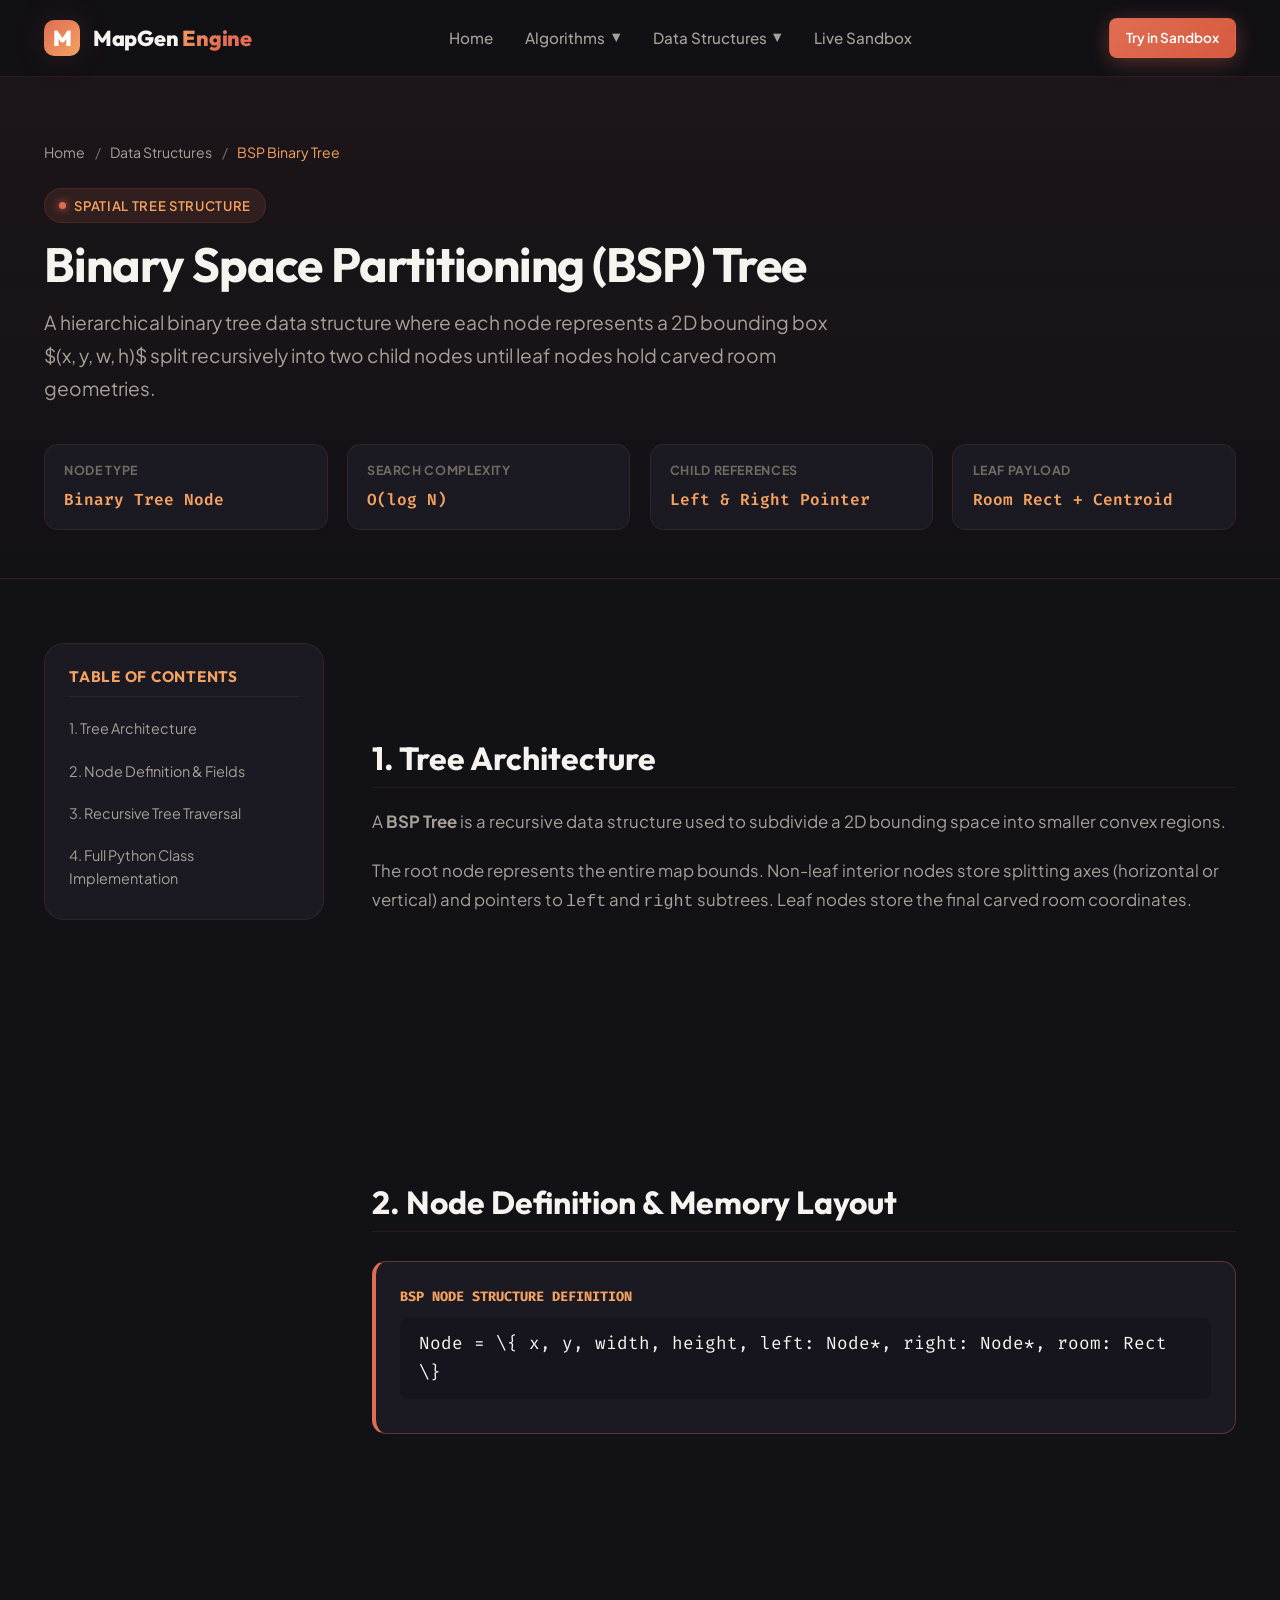
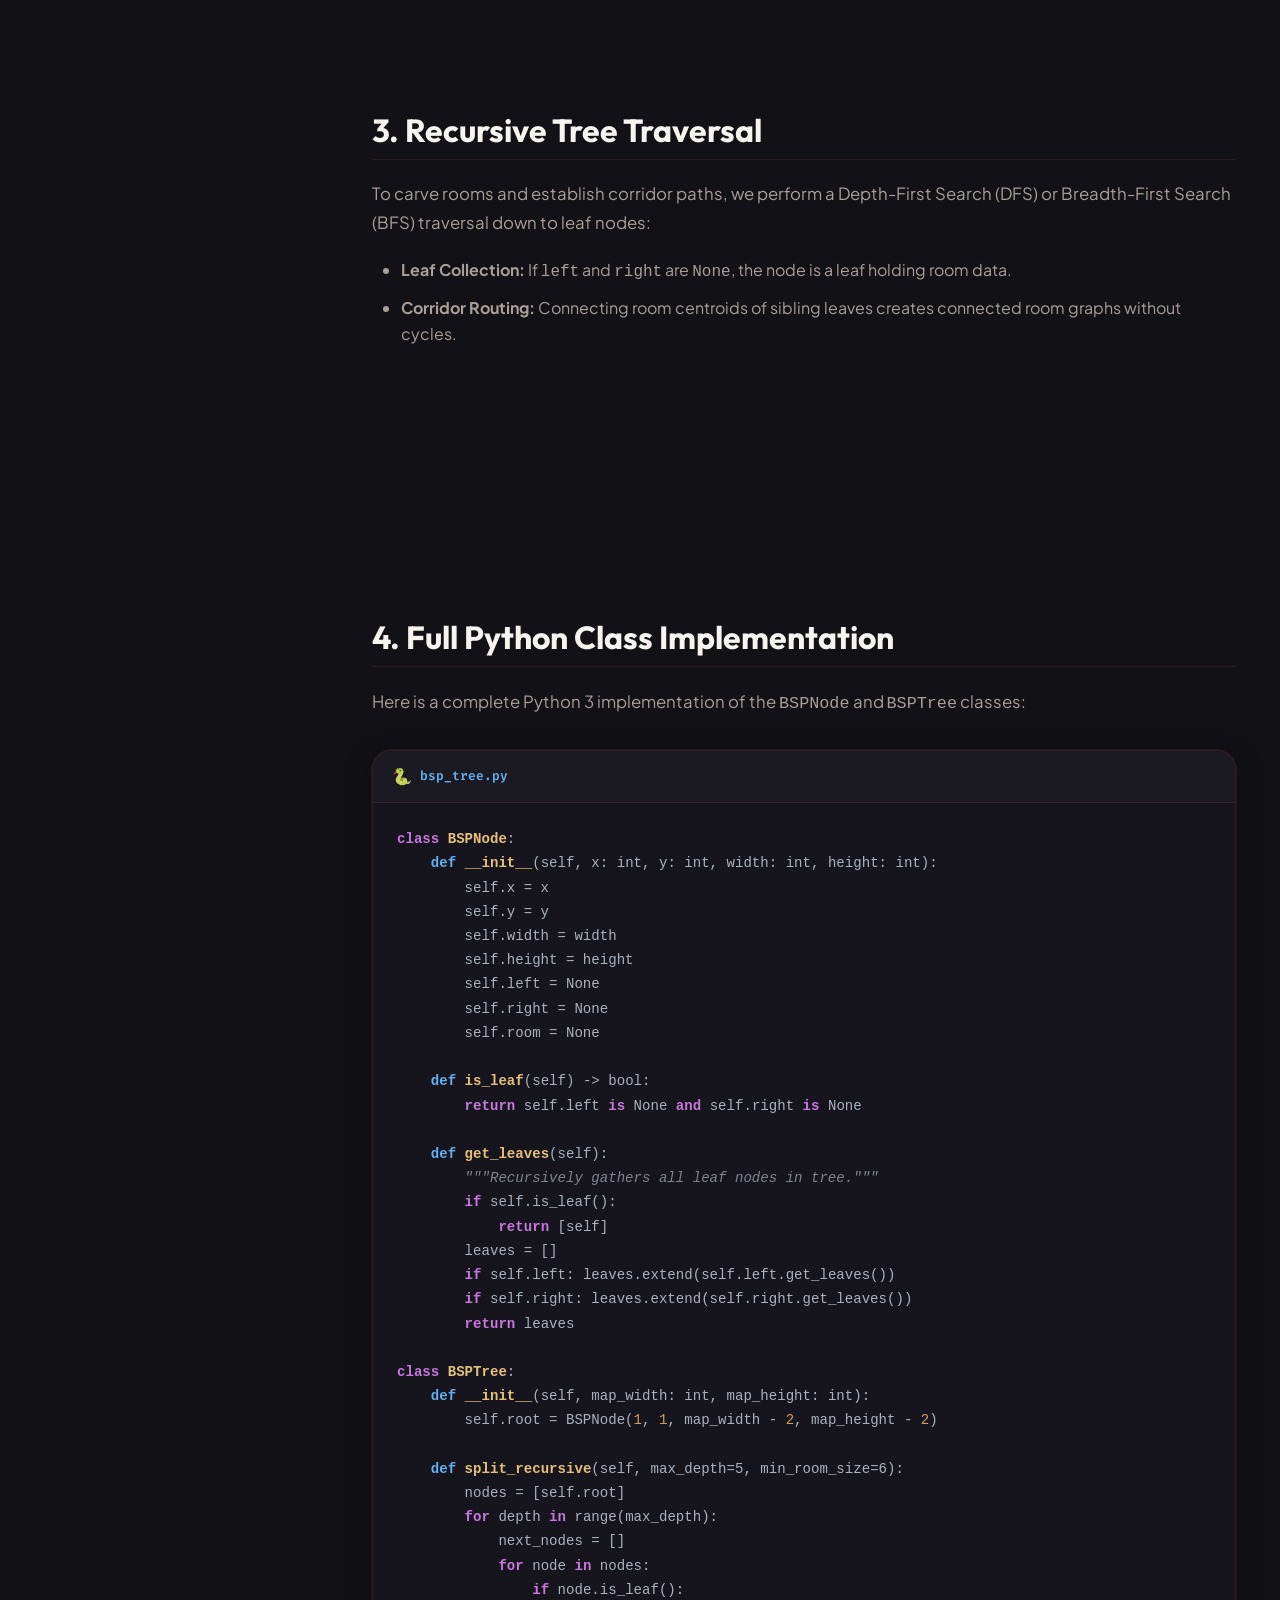
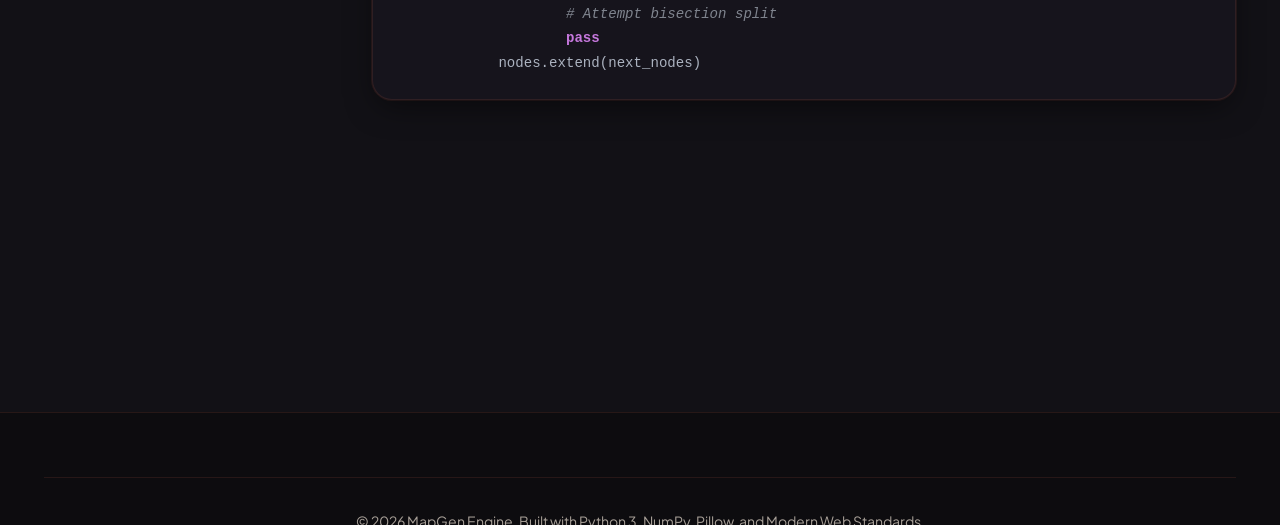
==== web/bsp-tree.html @ 30ea2dd9 "feat: added a webpage as synopsis" ====
<!DOCTYPE html>
<html lang="en">
<head>
  <meta charset="UTF-8">
  <meta name="viewport" content="width=device-width, initial-scale=1.0">
  <meta name="description" content="In-depth guide on Binary Space Partitioning Tree Data Structures and Spatial Hierarchy in Python.">
  <title>BSP Partition Tree Data Structure — MapGen Engine Docs</title>
  <link rel="stylesheet" href="styles.css">
</head>
<body>

  <!-- Header / Navigation -->
  <header class="site-header">
    <div class="container">
      <div class="header-inner">
        <a href="index.html" class="brand-logo">
          <div class="brand-icon">M</div>
          <span>MapGen <span class="text-gradient-warm">Engine</span></span>
        </a>

        <nav class="nav-links">
          <a href="index.html">Home</a>

          <div class="nav-dropdown">
            <div class="nav-dropdown-trigger">
              <span>Algorithms</span>
              <span class="dropdown-arrow">▼</span>
            </div>
            <div class="nav-dropdown-menu">
              <a href="perlin.html"><span>Perlin / Smooth Noise</span> <span class="tag">Terrain</span></a>
              <a href="cellular.html"><span>Cellular Automata</span> <span class="tag">Caves</span></a>
              <a href="bsp.html"><span>Binary Space Partition</span> <span class="tag">Dungeons</span></a>
            </div>
          </div>

          <div class="nav-dropdown">
            <div class="nav-dropdown-trigger">
              <span>Data Structures</span>
              <span class="dropdown-arrow">▼</span>
            </div>
            <div class="nav-dropdown-menu">
              <a href="spatial-grid.html"><span>2D Spatial Grid</span> <span class="tag">Matrix</span></a>
              <a href="bsp-tree.html"><span>BSP Binary Tree</span> <span class="tag">Tree</span></a>
              <a href="moore-neighborhood.html"><span>Moore Neighborhood</span> <span class="tag">Kernel</span></a>
              <a href="spatial-hash.html"><span>Spatial Bitwise Hash</span> <span class="tag">PRNG</span></a>
            </div>
          </div>

          <a href="index.html#sandbox">Live Sandbox</a>
        </nav>

        <a href="index.html#sandbox" class="btn btn-primary btn-sm">Try in Sandbox</a>
      </div>
    </div>
  </header>

  <!-- Subpage Hero -->
  <section class="subpage-hero">
    <div class="container">
      <div class="nav-breadcrumbs">
        <a href="index.html">Home</a> <span>/</span>
        <a href="#">Data Structures</a> <span>/</span>
        <span style="color: var(--accent-secondary);">BSP Binary Tree</span>
      </div>

      <div class="badge"><span class="badge-dot"></span> Spatial Tree Structure</div>
      <h1>Binary Space Partitioning (BSP) Tree</h1>
      <p class="lead">
        A hierarchical binary tree data structure where each node represents a 2D bounding box $(x, y, w, h)$ split recursively into two child nodes until leaf nodes hold carved room geometries.
      </p>

      <div class="algo-meta-grid">
        <div class="meta-item">
          <label>Node Type</label>
          <span>Binary Tree Node</span>
        </div>
        <div class="meta-item">
          <label>Search Complexity</label>
          <span>O(log N)</span>
        </div>
        <div class="meta-item">
          <label>Child References</label>
          <span>Left & Right Pointer</span>
        </div>
        <div class="meta-item">
          <label>Leaf Payload</label>
          <span>Room Rect + Centroid</span>
        </div>
      </div>
    </div>
  </section>

  <!-- Subpage Main Content -->
  <div class="container">
    <div class="subpage-grid">
      <!-- Sidebar TOC -->
      <aside class="subpage-sidebar">
        <div class="toc-card">
          <h4>Table of Contents</h4>
          <ul>
            <li><a href="#overview">1. Tree Architecture</a></li>
            <li><a href="#node-fields">2. Node Definition & Fields</a></li>
            <li><a href="#traversal">3. Recursive Tree Traversal</a></li>
            <li><a href="#python-code">4. Full Python Class Implementation</a></li>
          </ul>
        </div>
      </aside>

      <!-- Article Body -->
      <main class="article-body">
        <section id="overview" class="doc-block">
          <h2>1. Tree Architecture</h2>
          <p>
            A <strong>BSP Tree</strong> is a recursive data structure used to subdivide a 2D bounding space into smaller convex regions.
          </p>
          <p>
            The root node represents the entire map bounds. Non-leaf interior nodes store splitting axes (horizontal or vertical) and pointers to <code>left</code> and <code>right</code> subtrees. Leaf nodes store the final carved room coordinates.
          </p>
        </section>

        <section id="node-fields" class="doc-block">
          <h2>2. Node Definition & Memory Layout</h2>
          <div class="math-callout">
            <div class="math-title">BSP Node Structure Definition</div>
            <div class="math-formula">Node = \{ x, y, width, height, left: Node*, right: Node*, room: Rect \}</div>
          </div>
        </section>

        <section id="traversal" class="doc-block">
          <h2>3. Recursive Tree Traversal</h2>
          <p>
            To carve rooms and establish corridor paths, we perform a Depth-First Search (DFS) or Breadth-First Search (BFS) traversal down to leaf nodes:
          </p>
          <ul>
            <li><strong>Leaf Collection:</strong> If <code>left</code> and <code>right</code> are <code>None</code>, the node is a leaf holding room data.</li>
            <li><strong>Corridor Routing:</strong> Connecting room centroids of sibling leaves creates connected room graphs without cycles.</li>
          </ul>
        </section>

        <section id="python-code" class="doc-block">
          <h2>4. Full Python Class Implementation</h2>
          <p>Here is a complete Python 3 implementation of the <code>BSPNode</code> and <code>BSPTree</code> classes:</p>

          <div class="python-code-box">
            <div class="code-header">
              <span class="code-lang-badge">bsp_tree.py</span>
            </div>
            <pre><code><span class="py-keyword">class</span> <span class="py-class">BSPNode</span>:
    <span class="py-def">def</span> <span class="py-class">__init__</span>(self, x: int, y: int, width: int, height: int):
        self.x = x
        self.y = y
        self.width = width
        self.height = height
        self.left = None
        self.right = None
        self.room = None

    <span class="py-def">def</span> <span class="py-class">is_leaf</span>(self) -> bool:
        <span class="py-keyword">return</span> self.left <span class="py-keyword">is</span> None <span class="py-keyword">and</span> self.right <span class="py-keyword">is</span> None

    <span class="py-def">def</span> <span class="py-class">get_leaves</span>(self):
        <span class="py-comment">"""Recursively gathers all leaf nodes in tree."""</span>
        <span class="py-keyword">if</span> self.is_leaf():
            <span class="py-keyword">return</span> [self]
        leaves = []
        <span class="py-keyword">if</span> self.left: leaves.extend(self.left.get_leaves())
        <span class="py-keyword">if</span> self.right: leaves.extend(self.right.get_leaves())
        <span class="py-keyword">return</span> leaves

<span class="py-keyword">class</span> <span class="py-class">BSPTree</span>:
    <span class="py-def">def</span> <span class="py-class">__init__</span>(self, map_width: int, map_height: int):
        self.root = BSPNode(<span class="py-num">1</span>, <span class="py-num">1</span>, map_width - <span class="py-num">2</span>, map_height - <span class="py-num">2</span>)

    <span class="py-def">def</span> <span class="py-class">split_recursive</span>(self, max_depth=5, min_room_size=6):
        nodes = [self.root]
        <span class="py-keyword">for</span> depth <span class="py-keyword">in</span> range(max_depth):
            next_nodes = []
            <span class="py-keyword">for</span> node <span class="py-keyword">in</span> nodes:
                <span class="py-keyword">if</span> node.is_leaf():
                    <span class="py-comment"># Attempt bisection split</span>
                    <span class="py-keyword">pass</span>
            nodes.extend(next_nodes)</code></pre>
          </div>
        </section>
      </main>
    </div>
  </div>

  <!-- Footer -->
  <footer class="site-footer">
    <div class="container">
      <div class="footer-bottom">
        <p>&copy; 2026 MapGen Engine. Built with Python 3, NumPy, Pillow, and Modern Web Standards.</p>
      </div>
    </div>
  </footer>

</body>
</html>
---- web/styles.css ----
/* ==========================================================================
   MapGen Web - Warm Modern Design System
   ========================================================================== */

@import url('https://fonts.googleapis.com/css2?family=Fira+Code:wght@400;500;600&family=Outfit:wght@400;500;600;700;800&family=Plus+Jakarta+Sans:wght@300;400;500;600;700&display=swap');

:root {
  /* Color Palette - Warm Terracotta & Dark Charcoal System */
  --bg-dark: #121116;
  --bg-card: #1b1921;
  --bg-card-hover: #23202b;
  --bg-surface: #272430;
  --bg-code: #16141c;
  
  --border-subtle: rgba(224, 109, 83, 0.12);
  --border-active: rgba(224, 109, 83, 0.35);
  --border-glow: rgba(244, 162, 97, 0.4);

  --accent-primary: #e06d53;     /* Warm Terracotta */
  --accent-primary-hover: #e87e66;
  --accent-secondary: #f4a261;   /* Warm Amber/Gold */
  --accent-secondary-light: #f7b886;
  --accent-teal: #457b9d;        /* Muted Navy Water accent */
  --accent-green: #6b9080;       /* Forest Meadow accent */

  --text-main: #f7f4ef;          /* Warm Off-White / Sand */
  --text-muted: #a8a098;         /* Muted Sand */
  --text-dim: #736b63;

  --font-display: 'Outfit', -apple-system, sans-serif;
  --font-body: 'Plus Jakarta Sans', -apple-system, sans-serif;
  --font-code: 'Fira Code', monospace;

  --radius-sm: 8px;
  --radius-md: 14px;
  --radius-lg: 20px;
  --radius-xl: 28px;

  --shadow-card: 0 10px 30px -5px rgba(0, 0, 0, 0.5), 0 0 0 1px var(--border-subtle);
  --shadow-glow: 0 0 35px -5px rgba(224, 109, 83, 0.25);
  
  --transition-fast: 0.2s cubic-bezier(0.16, 1, 0.3, 1);
  --transition-normal: 0.35s cubic-bezier(0.16, 1, 0.3, 1);
}

/* Reset & Core Base */
*, *::before, *::after {
  box-sizing: border-box;
  margin: 0;
  padding: 0;
}

html {
  scroll-behavior: smooth;
  font-size: 16px;
}

body {
  background-color: var(--bg-dark);
  color: var(--text-main);
  font-family: var(--font-body);
  line-height: 1.6;
  overflow-x: hidden;
  -webkit-font-smoothing: antialiased;
}

/* Background Ambient Glows */
.bg-glow-container {
  position: fixed;
  top: 0;
  left: 0;
  width: 100vw;
  height: 100vh;
  pointer-events: none;
  z-index: 0;
  overflow: hidden;
}

.bg-glow-1 {
  position: absolute;
  top: -15%;
  left: 20%;
  width: 600px;
  height: 600px;
  background: radial-gradient(circle, rgba(224, 109, 83, 0.14) 0%, rgba(18, 17, 22, 0) 70%);
  filter: blur(80px);
  border-radius: 50%;
}

.bg-glow-2 {
  position: absolute;
  top: 40%;
  right: -10%;
  width: 700px;
  height: 700px;
  background: radial-gradient(circle, rgba(244, 162, 97, 0.1) 0%, rgba(18, 17, 22, 0) 70%);
  filter: blur(100px);
  border-radius: 50%;
}

.bg-glow-3 {
  position: absolute;
  bottom: 5%;
  left: -5%;
  width: 650px;
  height: 650px;
  background: radial-gradient(circle, rgba(69, 123, 157, 0.1) 0%, rgba(18, 17, 22, 0) 70%);
  filter: blur(90px);
  border-radius: 50%;
}

/* Typography Utilities */
h1, h2, h3, h4, h5, h6 {
  font-family: var(--font-display);
  color: var(--text-main);
  line-height: 1.2;
  font-weight: 700;
}

p {
  color: var(--text-muted);
  margin-bottom: 1rem;
}

p:last-child {
  margin-bottom: 0;
}

a {
  color: var(--accent-secondary);
  text-decoration: none;
  transition: color var(--transition-fast);
}

a:hover {
  color: var(--accent-primary-hover);
}

.text-gradient {
  background: linear-gradient(135deg, var(--text-main) 30%, var(--accent-secondary) 100%);
  -webkit-background-clip: text;
  -webkit-text-fill-color: transparent;
}

.text-gradient-warm {
  background: linear-gradient(135deg, #f4a261 0%, #e06d53 60%, #e76f51 100%);
  -webkit-background-clip: text;
  -webkit-text-fill-color: transparent;
}

.badge {
  display: inline-flex;
  align-items: center;
  gap: 0.5rem;
  padding: 0.4rem 0.9rem;
  background: rgba(224, 109, 83, 0.12);
  border: 1px solid var(--border-subtle);
  border-radius: 50px;
  font-size: 0.82rem;
  font-weight: 600;
  color: var(--accent-secondary);
  text-transform: uppercase;
  letter-spacing: 0.05em;
}

.badge-dot {
  width: 7px;
  height: 7px;
  background-color: var(--accent-primary);
  border-radius: 50%;
  box-shadow: 0 0 8px var(--accent-primary);
}

/* Layout Containers */
.container {
  max-width: 1240px;
  margin: 0 auto;
  padding: 0 1.5rem;
  position: relative;
  z-index: 1;
}

section {
  padding: 6rem 0;
  position: relative;
  z-index: 1;
}

.section-header {
  text-align: center;
  max-width: 750px;
  margin: 0 auto 4rem auto;
}

.section-header h2 {
  font-size: 2.5rem;
  margin: 0.8rem 0 1rem 0;
  letter-spacing: -0.02em;
}

.section-header p {
  font-size: 1.1rem;
  color: var(--text-muted);
}

/* Navigation Header */
header.site-header {
  position: sticky;
  top: 0;
  z-index: 100;
  background: rgba(18, 17, 22, 0.8);
  backdrop-filter: blur(16px);
  -webkit-backdrop-filter: blur(16px);
  border-bottom: 1px solid var(--border-subtle);
  transition: all var(--transition-fast);
}

.header-inner {
  display: flex;
  align-items: center;
  justify-content: space-between;
  height: 76px;
}

.brand-logo {
  display: flex;
  align-items: center;
  gap: 0.8rem;
  font-family: var(--font-display);
  font-size: 1.35rem;
  font-weight: 800;
  color: var(--text-main);
  letter-spacing: -0.01em;
}

.brand-icon {
  width: 36px;
  height: 36px;
  background: linear-gradient(135deg, var(--accent-primary), var(--accent-secondary));
  border-radius: 10px;
  display: flex;
  align-items: center;
  justify-content: center;
  color: #fff;
  font-weight: 900;
  box-shadow: var(--shadow-glow);
}

nav.nav-links {
  display: flex;
  align-items: center;
  gap: 2rem;
}

nav.nav-links a {
  color: var(--text-muted);
  font-size: 0.95rem;
  font-weight: 500;
  transition: all var(--transition-fast);
}

nav.nav-links a:hover {
  color: var(--text-main);
}

.btn {
  display: inline-flex;
  align-items: center;
  justify-content: center;
  gap: 0.6rem;
  padding: 0.75rem 1.6rem;
  border-radius: var(--radius-md);
  font-family: var(--font-body);
  font-weight: 600;
  font-size: 0.95rem;
  cursor: pointer;
  border: 1px solid transparent;
  transition: all var(--transition-fast);
  text-decoration: none;
}

.btn-primary {
  background: linear-gradient(135deg, var(--accent-primary) 0%, #d65a3f 100%);
  color: #fff;
  box-shadow: 0 4px 20px rgba(224, 109, 83, 0.35);
}

.btn-primary:hover {
  background: linear-gradient(135deg, var(--accent-primary-hover) 0%, var(--accent-primary) 100%);
  transform: translateY(-2px);
  box-shadow: 0 6px 24px rgba(224, 109, 83, 0.45);
  color: #fff;
}

.btn-secondary {
  background: var(--bg-card);
  color: var(--text-main);
  border-color: var(--border-subtle);
}

.btn-secondary:hover {
  background: var(--bg-card-hover);
  border-color: var(--border-active);
  transform: translateY(-2px);
  color: var(--text-main);
}

.btn-sm {
  padding: 0.5rem 1rem;
  font-size: 0.85rem;
  border-radius: var(--radius-sm);
}

/* Hero Section */
.hero {
  padding: 5rem 0 4rem 0;
}

.hero-grid {
  display: grid;
  grid-template-columns: 1.1fr 0.9fr;
  gap: 3.5rem;
  align-items: center;
}

.hero-content h1 {
  font-size: 3.4rem;
  margin: 1.2rem 0;
  letter-spacing: -0.03em;
}

.hero-content p.hero-subtitle {
  font-size: 1.2rem;
  line-height: 1.7;
  color: var(--text-muted);
  margin-bottom: 2.2rem;
}

.hero-actions {
  display: flex;
  align-items: center;
  gap: 1.2rem;
  margin-bottom: 3rem;
}

.hero-stats {
  display: grid;
  grid-template-columns: repeat(3, 1fr);
  gap: 1.5rem;
  padding-top: 2rem;
  border-top: 1px solid var(--border-subtle);
}

.stat-item h4 {
  font-size: 1.8rem;
  color: var(--accent-secondary);
  font-family: var(--font-display);
}

.stat-item p {
  font-size: 0.88rem;
  color: var(--text-dim);
  margin-bottom: 0;
}

/* Hero Preview Frame */
.hero-visual {
  position: relative;
}

.preview-card {
  background: var(--bg-card);
  border-radius: var(--radius-lg);
  border: 1px solid var(--border-subtle);
  box-shadow: var(--shadow-card), var(--shadow-glow);
  overflow: hidden;
  padding: 1.2rem;
  position: relative;
}

.preview-card-header {
  display: flex;
  align-items: center;
  justify-content: space-between;
  margin-bottom: 1rem;
  padding-bottom: 0.8rem;
  border-bottom: 1px solid var(--border-subtle);
}

.window-dots {
  display: flex;
  gap: 6px;
}

.window-dot {
  width: 10px;
  height: 10px;
  border-radius: 50%;
  background: #3a3545;
}

.window-dot.red { background: #e06d53; }
.window-dot.yellow { background: #f4a261; }
.window-dot.green { background: #6b9080; }

.preview-title {
  font-family: var(--font-code);
  font-size: 0.82rem;
  color: var(--text-muted);
}

.canvas-wrapper {
  width: 100%;
  aspect-ratio: 2 / 1;
  background: #0d0c0f;
  border-radius: var(--radius-md);
  overflow: hidden;
  position: relative;
}

canvas#heroCanvas {
  width: 100%;
  height: 100%;
  display: block;
  image-rendering: pixelated;
}

.preview-overlay {
  position: absolute;
  bottom: 12px;
  right: 12px;
  background: rgba(18, 17, 22, 0.85);
  backdrop-filter: blur(10px);
  padding: 0.4rem 0.8rem;
  border-radius: var(--radius-sm);
  border: 1px solid var(--border-subtle);
  font-family: var(--font-code);
  font-size: 0.78rem;
  color: var(--accent-secondary);
}

/* Problem & Solution Section */
.problem-section {
  background: var(--bg-card);
  border-top: 1px solid var(--border-subtle);
  border-bottom: 1px solid var(--border-subtle);
}

.comparison-grid {
  display: grid;
  grid-template-columns: 1fr 1fr;
  gap: 2rem;
}

.problem-card, .solution-card {
  padding: 2.5rem;
  border-radius: var(--radius-lg);
  border: 1px solid var(--border-subtle);
  background: var(--bg-dark);
  position: relative;
  overflow: hidden;
}

.problem-card {
  border-left: 4px solid #e05353;
}

.solution-card {
  border-left: 4px solid var(--accent-secondary);
  background: linear-gradient(145deg, var(--bg-dark) 0%, rgba(244, 162, 97, 0.04) 100%);
}

.card-tag {
  display: inline-block;
  font-size: 0.8rem;
  font-weight: 700;
  letter-spacing: 0.08em;
  text-transform: uppercase;
  margin-bottom: 1rem;
}

.problem-card .card-tag { color: #e05353; }
.solution-card .card-tag { color: var(--accent-secondary); }

.feature-list {
  list-style: none;
  margin-top: 1.5rem;
}

.feature-list li {
  display: flex;
  align-items: flex-start;
  gap: 0.8rem;
  margin-bottom: 1rem;
  color: var(--text-muted);
  font-size: 0.98rem;
}

.feature-list li .icon {
  flex-shrink: 0;
  width: 22px;
  height: 22px;
  border-radius: 50%;
  display: flex;
  align-items: center;
  justify-content: center;
  font-size: 0.8rem;
  margin-top: 2px;
}

.problem-card .icon { background: rgba(224, 83, 83, 0.15); color: #e05353; }
.solution-card .icon { background: rgba(244, 162, 97, 0.15); color: var(--accent-secondary); }

/* Sandbox Playground Section */
.sandbox-container {
  background: var(--bg-card);
  border-radius: var(--radius-xl);
  border: 1px solid var(--border-subtle);
  box-shadow: var(--shadow-card);
  overflow: hidden;
  display: grid;
  grid-template-columns: 340px 1fr;
}

.sandbox-sidebar {
  padding: 2rem;
  background: var(--bg-card);
  border-right: 1px solid var(--border-subtle);
  display: flex;
  flex-direction: column;
  gap: 1.8rem;
}

.control-group {
  display: flex;
  flex-direction: column;
  gap: 0.6rem;
}

.control-group label {
  font-size: 0.88rem;
  font-weight: 600;
  color: var(--text-main);
  display: flex;
  justify-content: space-between;
}

.control-group label span.val {
  color: var(--accent-secondary);
  font-family: var(--font-code);
}

.select-styled {
  width: 100%;
  padding: 0.75rem 1rem;
  background: var(--bg-dark);
  border: 1px solid var(--border-subtle);
  border-radius: var(--radius-md);
  color: var(--text-main);
  font-family: var(--font-body);
  font-size: 0.92rem;
  outline: none;
  cursor: pointer;
  transition: border-color var(--transition-fast);
}

.select-styled:focus {
  border-color: var(--accent-primary);
}

.range-styled {
  width: 100%;
  accent-color: var(--accent-primary);
  height: 6px;
  background: var(--bg-dark);
  border-radius: 3px;
  outline: none;
  cursor: pointer;
}

.seed-input-row {
  display: flex;
  gap: 0.6rem;
}

.input-styled {
  flex: 1;
  padding: 0.7rem 0.9rem;
  background: var(--bg-dark);
  border: 1px solid var(--border-subtle);
  border-radius: var(--radius-md);
  color: var(--accent-secondary);
  font-family: var(--font-code);
  font-size: 0.9rem;
  outline: none;
}

.input-styled:focus {
  border-color: var(--accent-primary);
}

.sandbox-viewport {
  padding: 2rem;
  display: flex;
  flex-direction: column;
  gap: 1.5rem;
  background: #131217;
}

.viewport-canvas-container {
  width: 100%;
  aspect-ratio: 2 / 1;
  background: #08080a;
  border-radius: var(--radius-lg);
  border: 1px solid var(--border-subtle);
  overflow: hidden;
  position: relative;
  box-shadow: inset 0 0 40px rgba(0, 0, 0, 0.8);
}

canvas#sandboxCanvas {
  width: 100%;
  height: 100%;
  display: block;
  image-rendering: pixelated;
}

.sandbox-toolbar {
  display: flex;
  align-items: center;
  justify-content: space-between;
  background: var(--bg-card);
  padding: 1rem 1.5rem;
  border-radius: var(--radius-md);
  border: 1px solid var(--border-subtle);
}

.tool-info {
  display: flex;
  align-items: center;
  gap: 1.5rem;
  font-family: var(--font-code);
  font-size: 0.85rem;
  color: var(--text-muted);
}

.tool-info strong {
  color: var(--text-main);
}

.export-btns {
  display: flex;
  gap: 0.8rem;
}

/* DSA Deep Dive Section */
.dsa-grid {
  display: grid;
  grid-template-columns: repeat(2, 1fr);
  gap: 2rem;
}

.dsa-card {
  background: var(--bg-card);
  border-radius: var(--radius-lg);
  border: 1px solid var(--border-subtle);
  padding: 2.2rem;
  transition: all var(--transition-normal);
  position: relative;
}

.dsa-card:hover {
  transform: translateY(-4px);
  border-color: var(--border-active);
  box-shadow: var(--shadow-card), 0 0 25px rgba(224, 109, 83, 0.1);
}

.dsa-header {
  display: flex;
  align-items: center;
  gap: 1rem;
  margin-bottom: 1.2rem;
}

.dsa-icon-box {
  width: 48px;
  height: 48px;
  border-radius: var(--radius-md);
  background: rgba(224, 109, 83, 0.12);
  border: 1px solid var(--border-subtle);
  display: flex;
  align-items: center;
  justify-content: center;
  color: var(--accent-secondary);
  font-weight: 800;
  font-size: 1.2rem;
  font-family: var(--font-code);
}

.dsa-card h3 {
  font-size: 1.4rem;
}

.dsa-formula-box {
  background: var(--bg-code);
  border: 1px solid var(--border-subtle);
  border-radius: var(--radius-md);
  padding: 1rem 1.2rem;
  margin: 1.2rem 0;
  font-family: var(--font-code);
  font-size: 0.88rem;
  color: var(--accent-secondary);
  overflow-x: auto;
}

.dsa-specs {
  display: flex;
  gap: 1.5rem;
  margin-top: 1.5rem;
  padding-top: 1.2rem;
  border-top: 1px solid var(--border-subtle);
}

.spec-tag {
  font-size: 0.82rem;
  color: var(--text-dim);
}

.spec-tag span {
  color: var(--accent-secondary);
  font-family: var(--font-code);
  font-weight: 600;
}

/* Algorithm Step Visualizer */
.visualizer-card {
  background: var(--bg-card);
  border-radius: var(--radius-xl);
  border: 1px solid var(--border-subtle);
  padding: 2.5rem;
}

.tab-buttons {
  display: flex;
  gap: 1rem;
  margin-bottom: 2rem;
  border-bottom: 1px solid var(--border-subtle);
  padding-bottom: 1rem;
}

.tab-btn {
  padding: 0.6rem 1.4rem;
  border-radius: var(--radius-md);
  background: transparent;
  border: 1px solid transparent;
  color: var(--text-muted);
  font-family: var(--font-body);
  font-weight: 600;
  font-size: 0.95rem;
  cursor: pointer;
  transition: all var(--transition-fast);
}

.tab-btn.active {
  background: rgba(224, 109, 83, 0.14);
  border-color: var(--border-active);
  color: var(--accent-secondary);
}

.steps-pipeline {
  display: grid;
  grid-template-columns: repeat(4, 1fr);
  gap: 1.5rem;
}

.step-card {
  background: var(--bg-dark);
  border-radius: var(--radius-md);
  border: 1px solid var(--border-subtle);
  padding: 1.4rem;
  position: relative;
}

.step-number {
  position: absolute;
  top: 12px;
  right: 12px;
  width: 24px;
  height: 24px;
  border-radius: 50%;
  background: rgba(244, 162, 97, 0.15);
  color: var(--accent-secondary);
  font-family: var(--font-code);
  font-size: 0.78rem;
  display: flex;
  align-items: center;
  justify-content: center;
  font-weight: 700;
}

.step-card h4 {
  font-size: 1.1rem;
  margin-bottom: 0.6rem;
}

.step-card p {
  font-size: 0.88rem;
  line-height: 1.5;
}

.code-preview-block {
  margin-top: 2rem;
  background: var(--bg-code);
  border-radius: var(--radius-md);
  border: 1px solid var(--border-subtle);
  padding: 1.5rem;
  overflow-x: auto;
}

.code-preview-block pre {
  font-family: var(--font-code);
  font-size: 0.85rem;
  color: #d4d0c8;
  line-height: 1.6;
}

.code-keyword { color: #e06d53; font-weight: 600; }
.code-func { color: #f4a261; }
.code-num { color: #e76f51; }
.code-comment { color: #69625b; font-style: italic; }
.code-type { color: #457b9d; }

/* Team Roles Section */
.roles-grid {
  display: grid;
  grid-template-columns: repeat(3, 1fr);
  gap: 1.8rem;
}

.role-card {
  background: var(--bg-card);
  border-radius: var(--radius-lg);
  border: 1px solid var(--border-subtle);
  padding: 2rem;
  position: relative;
  transition: all var(--transition-normal);
}

.role-card:hover {
  transform: translateY(-4px);
  border-color: var(--border-active);
}

.role-badge {
  font-family: var(--font-code);
  font-size: 0.78rem;
  color: var(--accent-secondary);
  background: rgba(244, 162, 97, 0.12);
  padding: 0.3rem 0.7rem;
  border-radius: var(--radius-sm);
  display: inline-block;
  margin-bottom: 1rem;
}

.role-card h3 {
  font-size: 1.3rem;
  margin-bottom: 0.6rem;
}

.role-card ul {
  list-style: none;
  margin-top: 1rem;
}

.role-card ul li {
  font-size: 0.9rem;
  color: var(--text-muted);
  margin-bottom: 0.6rem;
  padding-left: 1.2rem;
  position: relative;
}

.role-card ul li::before {
  content: '▸';
  position: absolute;
  left: 0;
  color: var(--accent-primary);
}

/* Footer */
footer.site-footer {
  background: #0d0c0f;
  border-top: 1px solid var(--border-subtle);
  padding: 4rem 0 2rem 0;
  margin-top: 4rem;
}

.footer-grid {
  display: grid;
  grid-template-columns: 2fr repeat(3, 1fr);
  gap: 3rem;
  margin-bottom: 3rem;
}

.footer-brand p {
  margin-top: 1rem;
  max-width: 320px;
  font-size: 0.92rem;
}

.footer-col h4 {
  font-size: 1rem;
  margin-bottom: 1.2rem;
  color: var(--text-main);
}

.footer-col ul {
  list-style: none;
}

.footer-col ul li {
  margin-bottom: 0.7rem;
}

.footer-col ul li a {
  color: var(--text-muted);
  font-size: 0.9rem;
}

.footer-col ul li a:hover {
  color: var(--accent-secondary);
}

.footer-bottom {
  text-align: center;
  padding-top: 2rem;
  border-top: 1px solid var(--border-subtle);
  font-size: 0.88rem;
  color: var(--text-dim);
}

/* Toast Notification */
.toast {
  position: fixed;
  bottom: 24px;
  right: 24px;
  background: var(--bg-card);
  border: 1px solid var(--accent-primary);
  color: var(--text-main);
  padding: 0.9rem 1.4rem;
  border-radius: var(--radius-md);
  box-shadow: var(--shadow-glow);
  font-family: var(--font-body);
  font-weight: 500;
  font-size: 0.9rem;
  z-index: 1000;
  transform: translateY(100px);
  opacity: 0;
  transition: all var(--transition-fast);
}

.toast.show {
  transform: translateY(0);
  opacity: 1;
}

/* Navigation Dropdowns & Subpage Enhancements */
.nav-dropdown {
  position: relative;
  display: inline-block;
}

.nav-dropdown-trigger {
  color: var(--text-muted);
  font-size: 0.95rem;
  font-weight: 500;
  cursor: pointer;
  display: flex;
  align-items: center;
  gap: 0.4rem;
  padding: 0.5rem 0;
  transition: color var(--transition-fast);
}

.nav-dropdown-trigger:hover,
.nav-dropdown:hover .nav-dropdown-trigger {
  color: var(--text-main);
}

.dropdown-arrow {
  font-size: 0.7rem;
  transition: transform var(--transition-fast);
}

.nav-dropdown:hover .dropdown-arrow {
  transform: rotate(180deg);
}

.nav-dropdown-menu {
  position: absolute;
  top: 100%;
  left: 0;
  min-width: 260px;
  background: var(--bg-card);
  border: 1px solid var(--border-subtle);
  border-radius: var(--radius-md);
  box-shadow: var(--shadow-card), 0 10px 30px rgba(0, 0, 0, 0.6);
  padding: 0.6rem;
  display: flex;
  flex-direction: column;
  gap: 0.2rem;
  opacity: 0;
  visibility: hidden;
  transform: translateY(10px);
  transition: all var(--transition-fast);
  z-index: 200;
}

.nav-dropdown:hover .nav-dropdown-menu {
  opacity: 1;
  visibility: visible;
  transform: translateY(0);
}

.nav-dropdown-menu a {
  padding: 0.6rem 0.9rem;
  border-radius: var(--radius-sm);
  color: var(--text-muted) !important;
  font-size: 0.88rem !important;
  display: flex;
  align-items: center;
  justify-content: space-between;
  transition: all var(--transition-fast);
}

.nav-dropdown-menu a:hover {
  background: var(--bg-card-hover);
  color: var(--accent-secondary) !important;
}

.nav-dropdown-menu a span.tag {
  font-size: 0.72rem;
  font-family: var(--font-code);
  color: var(--accent-primary);
  background: rgba(224, 109, 83, 0.12);
  padding: 0.1rem 0.4rem;
  border-radius: 4px;
}

/* Dedicated Subpage Styles */
.nav-breadcrumbs {
  display: flex;
  align-items: center;
  gap: 0.6rem;
  font-size: 0.88rem;
  color: var(--text-dim);
  margin-bottom: 1.5rem;
}

.nav-breadcrumbs a {
  color: var(--text-muted);
}

.nav-breadcrumbs a:hover {
  color: var(--accent-secondary);
}

.subpage-hero {
  padding: 4rem 0 3rem 0;
  border-bottom: 1px solid var(--border-subtle);
  background: linear-gradient(180deg, rgba(224, 109, 83, 0.05) 0%, rgba(18, 17, 22, 0) 100%);
}

.subpage-hero h1 {
  font-size: 3rem;
  margin: 0.8rem 0;
  letter-spacing: -0.02em;
}

.subpage-hero p.lead {
  font-size: 1.2rem;
  color: var(--text-muted);
  max-width: 800px;
  line-height: 1.7;
}

.algo-meta-grid {
  display: grid;
  grid-template-columns: repeat(4, 1fr);
  gap: 1.2rem;
  margin-top: 2.5rem;
}

.meta-item {
  background: var(--bg-card);
  border: 1px solid var(--border-subtle);
  border-radius: var(--radius-md);
  padding: 1rem 1.2rem;
}

.meta-item label {
  font-size: 0.78rem;
  color: var(--text-dim);
  text-transform: uppercase;
  letter-spacing: 0.05em;
  font-weight: 700;
  display: block;
  margin-bottom: 0.3rem;
}

.meta-item span {
  font-family: var(--font-code);
  font-size: 1rem;
  color: var(--accent-secondary);
  font-weight: 600;
}

.subpage-grid {
  display: grid;
  grid-template-columns: 280px 1fr;
  gap: 3rem;
  padding: 4rem 0;
}

.subpage-sidebar {
  position: sticky;
  top: 100px;
  height: fit-content;
}

.toc-card {
  background: var(--bg-card);
  border: 1px solid var(--border-subtle);
  border-radius: var(--radius-lg);
  padding: 1.5rem;
}

.toc-card h4 {
  font-size: 0.95rem;
  text-transform: uppercase;
  letter-spacing: 0.05em;
  color: var(--accent-secondary);
  margin-bottom: 1rem;
  padding-bottom: 0.6rem;
  border-bottom: 1px solid var(--border-subtle);
}

.toc-card ul {
  list-style: none;
  display: flex;
  flex-direction: column;
  gap: 0.6rem;
}

.toc-card ul li a {
  font-size: 0.9rem;
  color: var(--text-muted);
  display: block;
  padding: 0.3rem 0;
  transition: color var(--transition-fast);
}

.toc-card ul li a:hover {
  color: var(--accent-primary-hover);
}

.article-body section.doc-block {
  margin-bottom: 3.5rem;
}

.article-body h2 {
  font-size: 2rem;
  margin-bottom: 1.2rem;
  padding-bottom: 0.6rem;
  border-bottom: 1px solid var(--border-subtle);
}

.article-body h3 {
  font-size: 1.4rem;
  margin: 1.8rem 0 0.8rem 0;
  color: var(--accent-secondary);
}

.article-body p {
  font-size: 1.05rem;
  line-height: 1.75;
  color: var(--text-muted);
  margin-bottom: 1.2rem;
}

.article-body ul, .article-body ol {
  margin: 1rem 0 1.5rem 1.8rem;
  color: var(--text-muted);
}

.article-body li {
  margin-bottom: 0.6rem;
  line-height: 1.6;
}

.math-callout {
  background: var(--bg-card);
  border: 1px solid var(--border-active);
  border-left: 4px solid var(--accent-primary);
  border-radius: var(--radius-md);
  padding: 1.5rem;
  margin: 1.8rem 0;
}

.math-callout .math-title {
  font-family: var(--font-code);
  font-size: 0.85rem;
  text-transform: uppercase;
  color: var(--accent-secondary);
  font-weight: 700;
  margin-bottom: 0.6rem;
}

.math-callout .math-formula {
  font-family: var(--font-code);
  font-size: 1.1rem;
  color: var(--text-main);
  background: var(--bg-code);
  padding: 0.8rem 1.2rem;
  border-radius: var(--radius-sm);
  margin: 0.6rem 0;
  overflow-x: auto;
}

.python-code-box {
  background: var(--bg-code);
  border: 1px solid var(--border-subtle);
  border-radius: var(--radius-lg);
  overflow: hidden;
  margin: 2rem 0;
  box-shadow: var(--shadow-card);
}

.code-header {
  display: flex;
  align-items: center;
  justify-content: space-between;
  background: var(--bg-card);
  padding: 0.8rem 1.2rem;
  border-bottom: 1px solid var(--border-subtle);
}

.code-lang-badge {
  font-family: var(--font-code);
  font-size: 0.8rem;
  color: #61afef;
  font-weight: 600;
  display: flex;
  align-items: center;
  gap: 0.5rem;
}

.code-lang-badge::before {
  content: '🐍';
  font-size: 1rem;
}

.python-code-box pre {
  padding: 1.5rem;
  font-family: var(--font-code);
  font-size: 0.88rem;
  line-height: 1.65;
  color: #abb2bf;
  overflow-x: auto;
}

/* Python Syntax Highlighting Tokens */
.py-keyword { color: #c678dd; font-weight: 600; }
.py-def { color: #61afef; font-weight: 600; }
.py-class { color: #e5c07b; font-weight: 600; }
.py-builtin { color: #56b6c2; }
.py-num { color: #d19a66; }
.py-str { color: #98c379; }
.py-comment { color: #7f848e; font-style: italic; }
.py-op { color: #56b6c2; }

@media (max-width: 1024px) {
  .subpage-grid {
    grid-template-columns: 1fr;
  }
  .subpage-sidebar {
    position: static;
  }
  .algo-meta-grid {
    grid-template-columns: repeat(2, 1fr);
  }
}
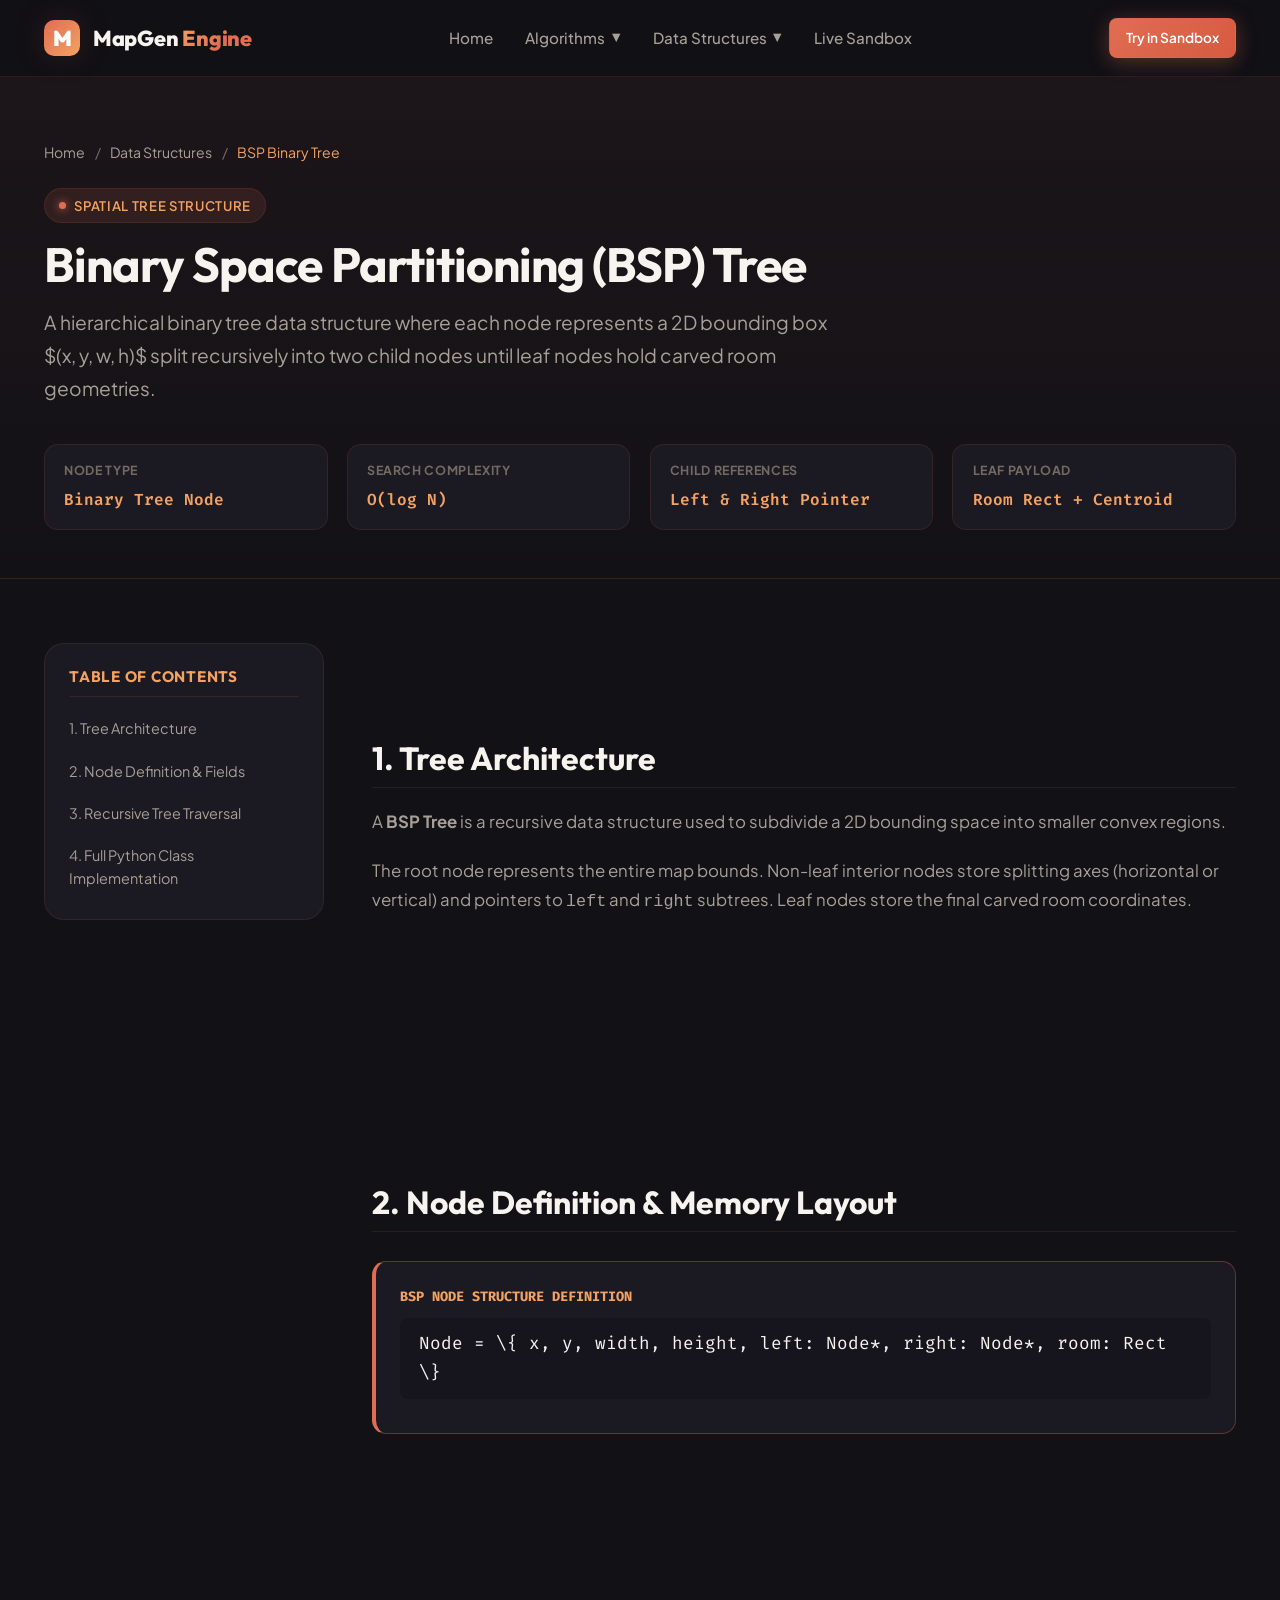
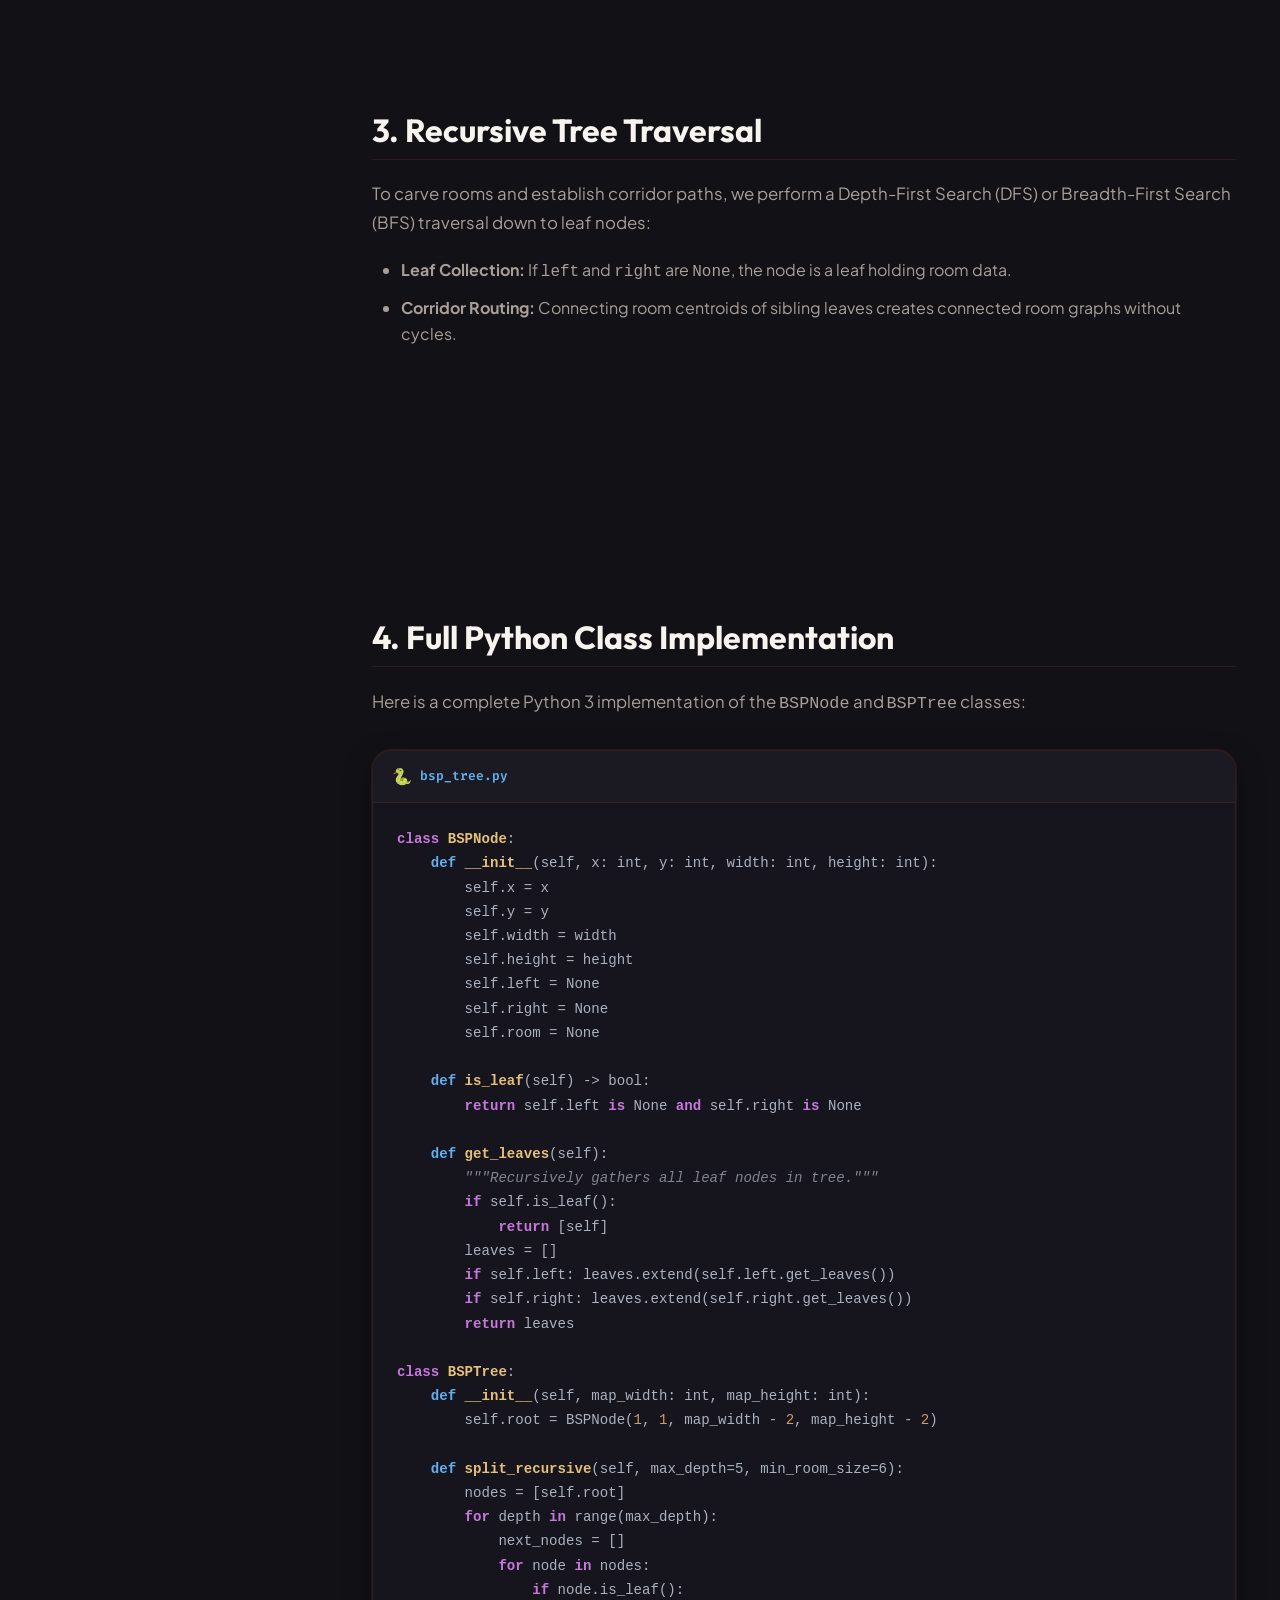
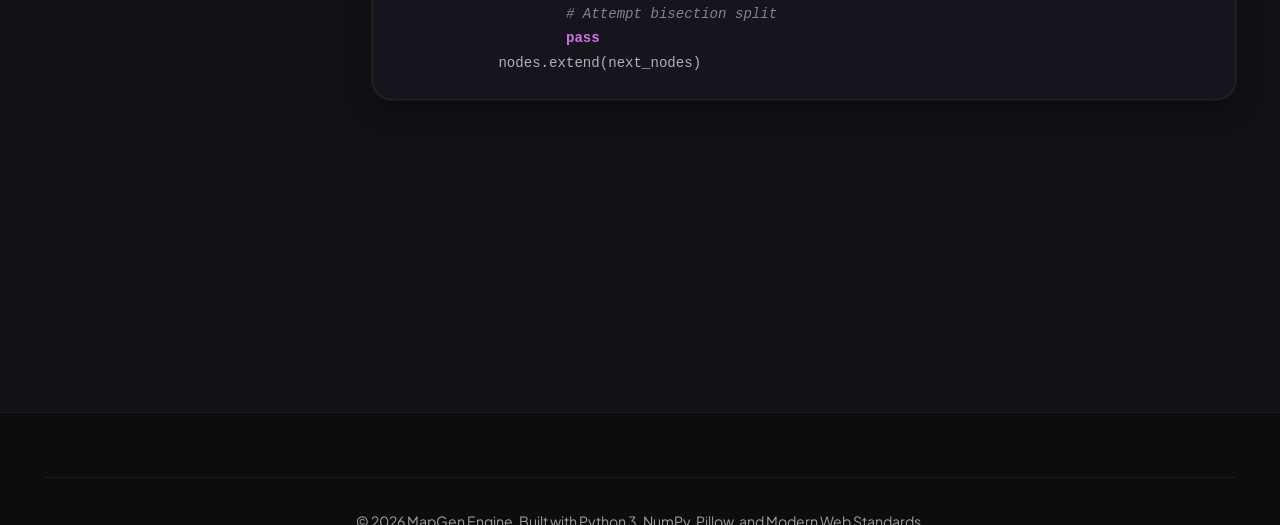
==== commit 737f7226: "b" ====
--- a/web/bsp-tree.html
+++ b/web/bsp-tree.html
@@ -2,7 +2,7 @@
 <html lang="en">
 <head>
   <meta charset="UTF-8">
-  <meta name="viewport" content="width=device-width, initial-scale=1.0">
+  <meta name="viewport" content="width=device-width, initial-scale=1.0, maximum-scale=1.0, user-scalable=no">
   <meta name="description" content="In-depth guide on Binary Space Partitioning Tree Data Structures and Spatial Hierarchy in Python.">
   <title>BSP Partition Tree Data Structure — MapGen Engine Docs</title>
   <link rel="stylesheet" href="styles.css">
@@ -48,6 +48,12 @@
 
           <a href="index.html#sandbox">Live Sandbox</a>
         </nav>
+
+        <button class="mobile-nav-toggle" id="mobileNavToggle" aria-label="Toggle navigation menu">
+          <span></span>
+          <span></span>
+          <span></span>
+        </button>
 
         <a href="index.html#sandbox" class="btn btn-primary btn-sm">Try in Sandbox</a>
       </div>
@@ -195,5 +201,7 @@
     </div>
   </footer>
 
+  <!-- Application Logic JS -->
+  <script src="app.js"></script>
 </body>
 </html>
--- a/web/styles.css
+++ b/web/styles.css
@@ -53,6 +53,10 @@
 html {
   scroll-behavior: smooth;
   font-size: 16px;
+  overflow-x: hidden;
+  max-width: 100vw;
+  touch-action: manipulation;
+  -webkit-text-size-adjust: 100%;
 }
 
 body {
@@ -61,7 +65,9 @@
   font-family: var(--font-body);
   line-height: 1.6;
   overflow-x: hidden;
+  max-width: 100vw;
   -webkit-font-smoothing: antialiased;
+  touch-action: manipulation;
 }
 
 /* Background Ambient Glows */
@@ -1279,7 +1285,66 @@
 .py-comment { color: #7f848e; font-style: italic; }
 .py-op { color: #56b6c2; }
 
+/* Mobile Navigation Hamburger Button & Drawer */
+.mobile-nav-toggle {
+  display: none;
+  flex-direction: column;
+  justify-content: space-between;
+  width: 32px;
+  height: 24px;
+  background: transparent;
+  border: none;
+  cursor: pointer;
+  padding: 0;
+  z-index: 250;
+}
+
+.mobile-nav-toggle span {
+  width: 100%;
+  height: 3px;
+  background-color: var(--text-main);
+  border-radius: 3px;
+  transition: all var(--transition-fast);
+}
+
+.mobile-nav-toggle.active span:nth-child(1) {
+  transform: translateY(10.5px) rotate(45deg);
+}
+
+.mobile-nav-toggle.active span:nth-child(2) {
+  opacity: 0;
+}
+
+.mobile-nav-toggle.active span:nth-child(3) {
+  transform: translateY(-10.5px) rotate(-45deg);
+}
+
+body.no-scroll {
+  overflow: hidden !important;
+}
+
+/* Responsive Media Queries & Mobile Optimizations */
 @media (max-width: 1024px) {
+  .hero-grid {
+    grid-template-columns: 1fr;
+    gap: 3rem;
+  }
+  .sandbox-container {
+    grid-template-columns: 1fr;
+  }
+  .sandbox-sidebar {
+    border-right: none;
+    border-bottom: 1px solid var(--border-subtle);
+  }
+  .dsa-grid {
+    grid-template-columns: 1fr;
+  }
+  .steps-pipeline {
+    grid-template-columns: 1fr 1fr;
+  }
+  .roles-grid {
+    grid-template-columns: 1fr 1fr;
+  }
   .subpage-grid {
     grid-template-columns: 1fr;
   }
@@ -1291,3 +1356,157 @@
   }
 }
 
+@media (max-width: 768px) {
+  .mobile-nav-toggle {
+    display: flex;
+  }
+
+  nav.nav-links {
+    position: fixed;
+    top: 76px;
+    left: 0;
+    width: 100vw;
+    height: calc(100vh - 76px);
+    background: rgba(18, 17, 22, 0.98);
+    backdrop-filter: blur(20px);
+    -webkit-backdrop-filter: blur(20px);
+    flex-direction: column;
+    align-items: flex-start;
+    padding: 2rem 1.5rem;
+    gap: 1.2rem;
+    overflow-y: auto;
+    transform: translateX(100%);
+    transition: transform 0.35s cubic-bezier(0.16, 1, 0.3, 1);
+    z-index: 200;
+  }
+
+  nav.nav-links.mobile-open {
+    transform: translateX(0);
+  }
+
+  nav.nav-links a,
+  .nav-dropdown-trigger {
+    font-size: 1.15rem !important;
+    width: 100%;
+    padding: 0.5rem 0;
+  }
+
+  .nav-dropdown {
+    width: 100%;
+  }
+
+  .nav-dropdown-menu {
+    position: static;
+    opacity: 1;
+    visibility: visible;
+    transform: none;
+    box-shadow: none;
+    border: none;
+    background: rgba(35, 32, 43, 0.6);
+    margin-top: 0.5rem;
+    padding: 0.5rem 0.8rem;
+    display: none;
+    min-width: 100%;
+  }
+
+  .nav-dropdown.mobile-expanded .nav-dropdown-menu {
+    display: flex;
+  }
+
+  .nav-dropdown.mobile-expanded .dropdown-arrow {
+    transform: rotate(180deg);
+  }
+
+  .comparison-grid {
+    grid-template-columns: 1fr;
+  }
+  .steps-pipeline {
+    grid-template-columns: 1fr;
+  }
+  .roles-grid {
+    grid-template-columns: 1fr;
+  }
+  .footer-grid {
+    grid-template-columns: 1fr 1fr;
+  }
+  .hero-content h1 {
+    font-size: 2.3rem;
+  }
+  .subpage-hero h1 {
+    font-size: 2.1rem;
+  }
+  .section-header h2 {
+    font-size: 2rem;
+  }
+
+  .sandbox-toolbar {
+    flex-direction: column;
+    align-items: stretch;
+    gap: 1.2rem;
+  }
+
+  .tool-info {
+    justify-content: space-around;
+    flex-wrap: wrap;
+    gap: 0.8rem;
+  }
+
+  .export-btns {
+    width: 100%;
+    justify-content: space-between;
+  }
+
+  .export-btns .btn {
+    flex: 1;
+    padding: 0.6rem 0.4rem;
+    font-size: 0.8rem;
+    text-align: center;
+  }
+}
+
+@media (max-width: 480px) {
+  .hero-content h1 {
+    font-size: 1.95rem;
+  }
+  .subpage-hero h1 {
+    font-size: 1.8rem;
+  }
+  .hero-actions {
+    flex-direction: column;
+    width: 100%;
+  }
+  .hero-actions .btn {
+    width: 100%;
+  }
+  .hero-stats {
+    grid-template-columns: 1fr;
+    gap: 1rem;
+    text-align: center;
+  }
+  .algo-meta-grid {
+    grid-template-columns: 1fr;
+  }
+  .footer-grid {
+    grid-template-columns: 1fr;
+    gap: 2rem;
+  }
+  .problem-card, .solution-card {
+    padding: 1.5rem;
+  }
+  .dsa-card {
+    padding: 1.5rem;
+  }
+  .sandbox-sidebar {
+    padding: 1.2rem;
+  }
+  .sandbox-viewport {
+    padding: 1rem;
+  }
+  .python-code-box pre {
+    padding: 1rem;
+    font-size: 0.8rem;
+    -webkit-overflow-scrolling: touch;
+  }
+}
+
+
